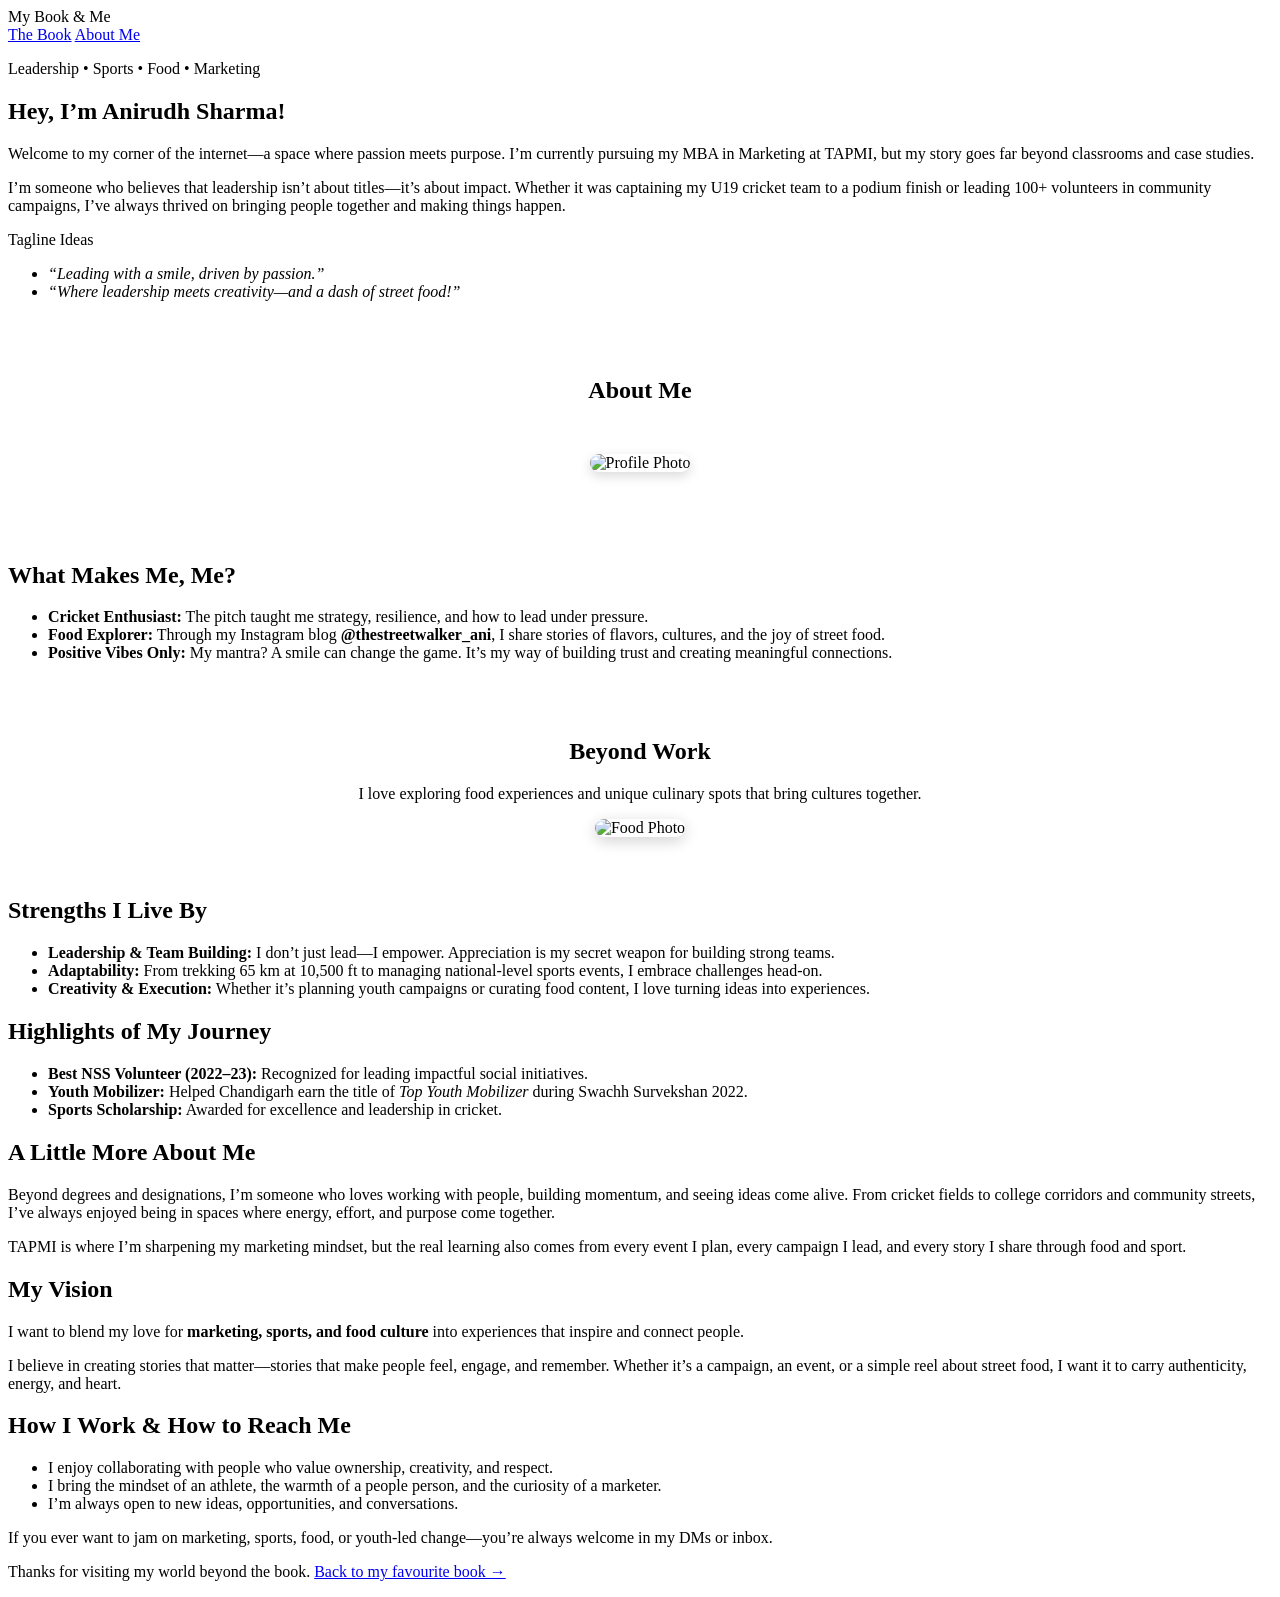
==== about-me.html @ 2016132b "Add files via upload" ====
<!DOCTYPE html>
<html lang="en">
<head>
  <meta charset="UTF-8" />
  <title>About Me | Anirudh Sharma</title>
  <meta name="viewport" content="width=device-width, initial-scale=1.0" />
  <link rel="stylesheet" href="style.css" />
</head>
<body>
  <!-- Header / Navbar -->
  <header class="site-header">
    <div class="logo">My Book & Me</div>
    <nav class="nav">
      <a href="index.html">The Book</a>
      <a href="about-me.html" class="active">About Me</a>
    </nav>
  </header>

  <main class="container">
    <!-- HERO: INTRO -->
    <section class="hero">
      <div class="hero-text">
        <p class="hero-tag">Leadership • Sports • Food • Marketing</p>
        <h1>Hey, I’m Anirudh Sharma!</h1>
        <p class="subtitle">
          Welcome to my corner of the internet—a space where passion meets purpose. I’m currently pursuing my MBA in
          Marketing at TAPMI, but my story goes far beyond classrooms and case studies.
        </p>
        <p class="hero-line">
          I’m someone who believes that leadership isn’t about titles—it’s about impact. Whether it was captaining my
          U19 cricket team to a podium finish or leading 100+ volunteers in community campaigns, I’ve always thrived on
          bringing people together and making things happen.
        </p>
      </div>

      <div class="hero-side">
        <div class="hero-highlight">
          <p class="hero-label">Tagline Ideas</p>
          <ul>
            <li><em>“Leading with a smile, driven by passion.”</em></li>
            <li><em>“Where leadership meets creativity—and a dash of street food!”</em></li>
          </ul>
        </div>
      </div>
    </section>

    <!-- MAIN CARDS -->
    <section class="card-grid">
      <!-- WHAT MAKES ME, ME -->
       <section id="about" style="text-align:center; padding:40px;">
    <h2>About Me</h2>
    <div style="text-align:center; padding:30px;">
        <img src="https://raw.githubusercontent.com/renvo0110-droid/Images2/main/25M156.jpg"
            alt="Profile Photo"
            style="width:260px; height:auto; border-radius:12px; box-shadow:0 4px 12px rgba(0,0,0,0.15);">
    </div>    
</section>
      <article class="card">
        <h2>What Makes Me, Me?</h2>
        <ul class="nice-list">
          <li>
            <strong>Cricket Enthusiast:</strong> The pitch taught me strategy, resilience, and how to lead under pressure.
          </li>
          <li>
            <strong>Food Explorer:</strong> Through my Instagram blog <strong>@thestreetwalker_ani</strong>, I share stories
            of flavors, cultures, and the joy of street food.
          </li>
          <li>
            <strong>Positive Vibes Only:</strong> My mantra? A smile can change the game. It’s my way of building trust and
            creating meaningful connections.
          </li>
        </ul>
      </article>
<section id="interests" style="padding:40px; text-align:center;">
    <h2>Beyond Work</h2>
    <p>I love exploring food experiences and unique culinary spots that bring cultures together.</p>
    <img src="https://raw.githubusercontent.com/renvo0110-droid/Images2/main/Name_Food.jpg" 
     alt="Food Photo"
     style="width:100%; border-radius:15px; box-shadow:0 4px 15px rgba(0,0,0,0.18);"/>
</section>
      <!-- STRENGTHS I LIVE BY -->
      <article class="card">
        <h2>Strengths I Live By</h2>
        <ul class="nice-list">
          <li>
            <strong>Leadership & Team Building:</strong> I don’t just lead—I empower. Appreciation is my secret weapon for
            building strong teams.
          </li>
          <li>
            <strong>Adaptability:</strong> From trekking 65 km at 10,500 ft to managing national-level sports events,
            I embrace challenges head-on.
          </li>
          <li>
            <strong>Creativity & Execution:</strong> Whether it’s planning youth campaigns or curating food content,
            I love turning ideas into experiences.
          </li>
        </ul>
      </article>

      <!-- HIGHLIGHTS OF MY JOURNEY -->
      <article class="card">
        <h2>Highlights of My Journey</h2>
        <ul class="nice-list">
          <li>
            <strong>Best NSS Volunteer (2022–23):</strong> Recognized for leading impactful social initiatives.
          </li>
          <li>
            <strong>Youth Mobilizer:</strong> Helped Chandigarh earn the title of
            <em>Top Youth Mobilizer</em> during Swachh Survekshan 2022.
          </li>
          <li>
            <strong>Sports Scholarship:</strong> Awarded for excellence and leadership in cricket.
          </li>
        </ul>
      </article>

      <!-- WHO I AM / CONTEXT BLOCK -->
      <article class="card">
        <h2>A Little More About Me</h2>
        <p>
          Beyond degrees and designations, I’m someone who loves working with people, building momentum, and seeing ideas
          come alive. From cricket fields to college corridors and community streets, I’ve always enjoyed being in spaces
          where energy, effort, and purpose come together.
        </p>
        <p>
          TAPMI is where I’m sharpening my marketing mindset, but the real learning also comes from every event I plan,
          every campaign I lead, and every story I share through food and sport.
        </p>
      </article>

      <!-- MY VISION -->
      <article class="card">
        <h2>My Vision</h2>
        <p>
          I want to blend my love for <strong>marketing, sports, and food culture</strong> into experiences that inspire
          and connect people.
        </p>
        <p>
          I believe in creating stories that matter—stories that make people feel, engage, and remember. Whether it’s a
          campaign, an event, or a simple reel about street food, I want it to carry authenticity, energy, and heart.
        </p>
      </article>

      <!-- HOW I WORK / INVITE TO CONNECT -->
      <article class="card">
        <h2>How I Work & How to Reach Me</h2>
        <ul class="nice-list">
          <li>I enjoy collaborating with people who value ownership, creativity, and respect.</li>
          <li>I bring the mindset of an athlete, the warmth of a people person, and the curiosity of a marketer.</li>
          <li>I’m always open to new ideas, opportunities, and conversations.</li>
        </ul>
        <p>
          If you ever want to jam on marketing, sports, food, or youth-led change—you’re always welcome in my DMs or inbox.
        </p>
      </article>
    </section>
  </main>

  <!-- Footer -->
  <footer class="site-footer">
    <p>
      Thanks for visiting my world beyond the book.
      <a href="index.html">Back to my favourite book →</a>
    </p>
  </footer>
</body>
</html>
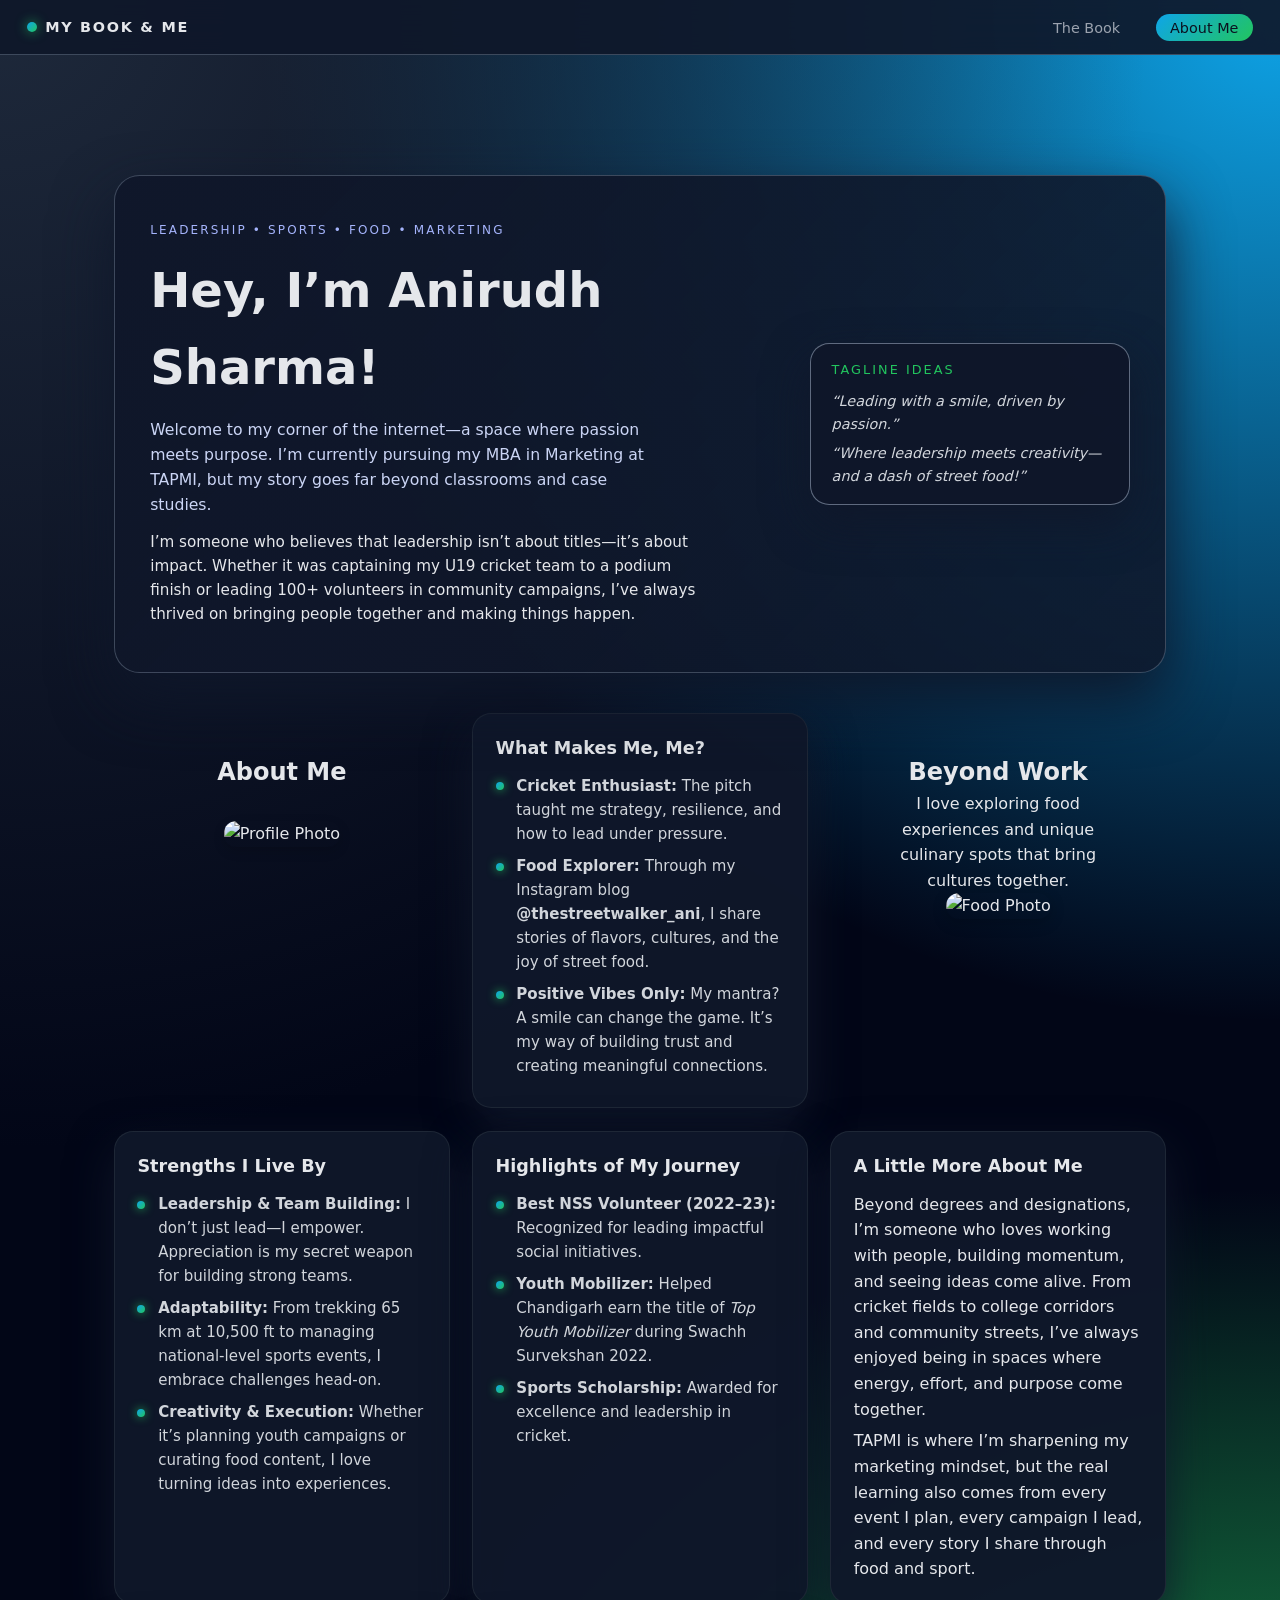
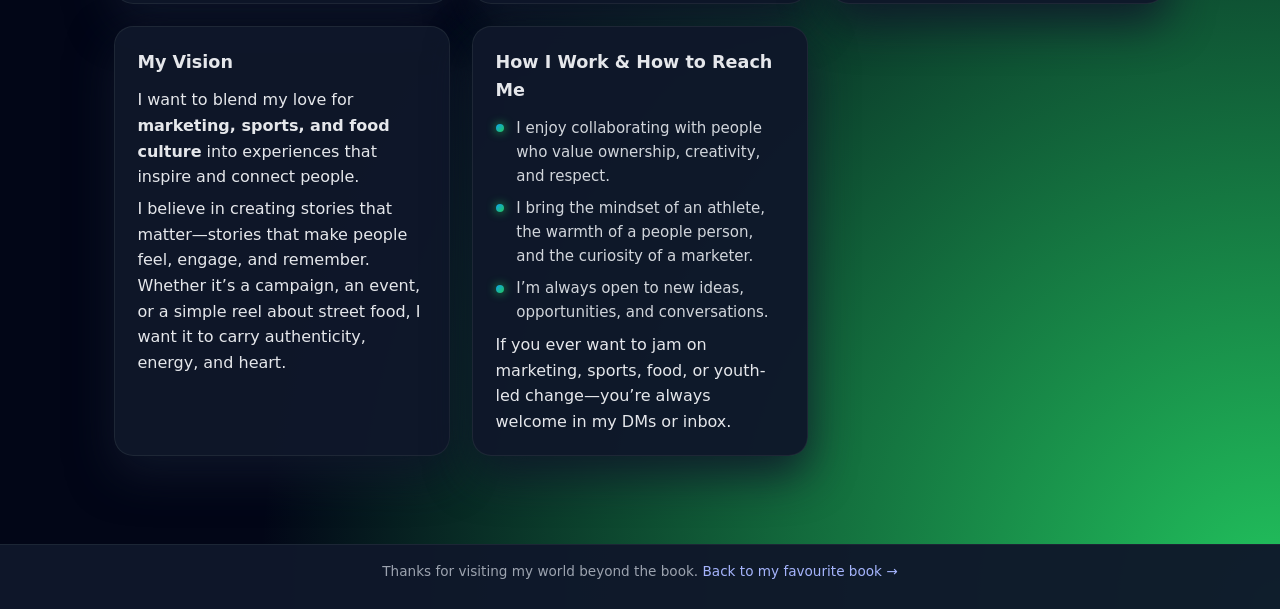
==== commit bbd089d5: "Updated STYLE.CSS in about-me.html" ====
--- a/about-me.html
+++ b/about-me.html
@@ -4,7 +4,7 @@
   <meta charset="UTF-8" />
   <title>About Me | Anirudh Sharma</title>
   <meta name="viewport" content="width=device-width, initial-scale=1.0" />
-  <link rel="stylesheet" href="style.css" />
+  <link rel="stylesheet" href="STYLE.CSS" />
 </head>
 <body>
   <!-- Header / Navbar -->
@@ -165,3 +165,4 @@
   </footer>
 </body>
 </html>
+
--- a/STYLE.CSS
+++ b/STYLE.CSS
@@ -0,0 +1,296 @@
+/* ---------- RESET ---------- */
+* {
+  margin: 0;
+  padding: 0;
+  box-sizing: border-box;
+}
+
+/* ---------- BASE ---------- */
+body {
+  font-family: "Poppins", system-ui, -apple-system, BlinkMacSystemFont, "Segoe UI", sans-serif;
+  color: #e5e7eb;
+  line-height: 1.6;
+  /* CLASSY + SPORTY GRADIENT BACKGROUND (new colours, less dark) */
+  background:
+    radial-gradient(circle at 0% 0%, #1e293b 0, transparent 45%),
+    radial-gradient(circle at 100% 0%, #0ea5e9 0, transparent 40%),
+    radial-gradient(circle at 100% 100%, #22c55e 0, transparent 40%),
+    #020617;
+  min-height: 100vh;
+}
+
+/* Center content with breathing space */
+.container {
+  max-width: 1100px;
+  margin: 0 auto;
+  padding: 5rem 1.5rem 3rem;
+}
+
+/* ---------- HEADER / NAV ---------- */
+.site-header {
+  position: sticky;
+  top: 0;
+  z-index: 10;
+  display: flex;
+  justify-content: space-between;
+  align-items: center;
+  padding: 0.9rem 1.7rem;
+  background: rgba(15, 23, 42, 0.92);
+  backdrop-filter: blur(16px);
+  border-bottom: 1px solid rgba(148, 163, 184, 0.35);
+}
+
+.logo {
+  font-weight: 700;
+  letter-spacing: 0.12em;
+  text-transform: uppercase;
+  font-size: 0.9rem;
+}
+
+/* Sporty logo accent */
+.logo::before {
+  content: "";
+  display: inline-block;
+  width: 10px;
+  height: 10px;
+  margin-right: 8px;
+  border-radius: 999px;
+  background: linear-gradient(135deg, #0ea5e9, #22c55e);
+  box-shadow: 0 0 12px rgba(34, 197, 94, 0.8);
+}
+
+.nav a {
+  margin-left: 1rem;
+  text-decoration: none;
+  color: #9ca3af;
+  font-size: 0.9rem;
+  padding: 0.35rem 0.9rem;
+  border-radius: 999px;
+  transition: background 0.2s, color 0.2s, transform 0.15s;
+}
+
+.nav a:hover {
+  background: rgba(59, 130, 246, 0.25);
+  color: #f9fafb;
+  transform: translateY(-1px);
+}
+
+.nav a.active {
+  background: linear-gradient(135deg, #0ea5e9, #22c55e);
+  color: #0b1120;
+}
+
+/* ---------- HERO SECTION ---------- */
+.hero {
+  position: relative;
+  margin-top: 2.5rem;
+  margin-bottom: 2.5rem;
+  padding: 2.8rem 2.2rem;
+  border-radius: 1.6rem;
+  overflow: hidden;
+  border: 1px solid rgba(148, 163, 184, 0.35);
+  background:
+    linear-gradient(135deg, rgba(15, 23, 42, 0.96), rgba(15, 23, 42, 0.85));
+  box-shadow: 0 26px 60px rgba(15, 23, 42, 0.95);
+  display: grid;
+  grid-template-columns: minmax(0, 1.4fr) minmax(0, 1fr);
+  gap: 2rem;
+}
+
+/* SPORTY BACKGROUND IMAGE OVERLAY ON HERO */
+.hero::before {
+  content: "";
+  position: absolute;
+  inset: 0;
+  background-image: url("https://images.unsplash.com/photo-1517832207067-4db24a2ae47c?auto=format&fit=crop&w=1200&q=80");
+  background-size: cover;
+  background-position: center right;
+  opacity: 0.22;
+  mix-blend-mode: screen;
+  pointer-events: none;
+}
+
+.hero-text,
+.hero-side {
+  position: relative; /* keep content above overlay */
+  z-index: 1;
+}
+
+.hero-text {
+  max-width: 560px;
+}
+
+.hero-tag {
+  font-size: 0.75rem;
+  letter-spacing: 0.18em;
+  text-transform: uppercase;
+  color: #a5b4fc;
+  margin-bottom: 0.75rem;
+}
+
+.hero-text h1 {
+  font-size: clamp(2.4rem, 4vw, 3rem);
+  margin-bottom: 0.7rem;
+}
+
+.subtitle {
+  color: #cbd5f5;
+  max-width: 520px;
+  font-size: 0.98rem;
+  margin-bottom: 0.75rem;
+}
+
+.hero-line {
+  color: #e5e7eb;
+  font-size: 0.95rem;
+}
+
+/* Right side highlight box */
+.hero-side {
+  display: flex;
+  align-items: center;
+  justify-content: flex-end;
+}
+
+.hero-highlight {
+  background: rgba(15, 23, 42, 0.95);
+  border-radius: 1.2rem;
+  padding: 1rem 1.3rem;
+  border: 1px solid rgba(148, 163, 184, 0.6);
+  box-shadow: 0 18px 45px rgba(15, 23, 42, 0.9);
+  max-width: 320px;
+}
+
+.hero-label {
+  font-size: 0.8rem;
+  text-transform: uppercase;
+  letter-spacing: 0.16em;
+  color: #22c55e;
+  margin-bottom: 0.6rem;
+}
+
+.hero-highlight ul {
+  list-style: none;
+  font-size: 0.9rem;
+  color: #d1d5db;
+}
+
+.hero-highlight li + li {
+  margin-top: 0.35rem;
+}
+
+/* ---------- CARD GRID ---------- */
+.card-grid {
+  display: grid;
+  grid-template-columns: repeat(auto-fit, minmax(260px, 1fr));
+  gap: 1.4rem;
+  margin-top: 1rem;
+  margin-bottom: 2.5rem;
+}
+
+.card {
+  background: rgba(15, 23, 42, 0.96);
+  border-radius: 1.2rem;
+  padding: 1.3rem 1.4rem;
+  border: 1px solid rgba(31, 41, 55, 0.95);
+  box-shadow: 0 18px 45px rgba(15, 23, 42, 0.9);
+  transition: transform 0.2s ease, box-shadow 0.2s ease, border-color 0.2s ease;
+}
+
+.card:hover {
+  transform: translateY(-4px) translateZ(0);
+  box-shadow: 0 26px 70px rgba(15, 23, 42, 1);
+  border-color: rgba(14, 165, 233, 0.95);
+}
+
+.card h2 {
+  font-size: 1.1rem;
+  margin-bottom: 0.7rem;
+}
+
+.card p + p {
+  margin-top: 0.4rem;
+}
+
+/* ---------- LIST STYLING ---------- */
+.nice-list {
+  list-style: none;
+  margin-top: 0.5rem;
+}
+
+.nice-list li {
+  margin-bottom: 0.5rem;
+  position: relative;
+  padding-left: 1.3rem;
+  font-size: 0.94rem;
+  color: #d1d5db;
+}
+
+.nice-list li::before {
+  content: "";
+  position: absolute;
+  left: 0;
+  top: 0.55rem;
+  width: 8px;
+  height: 8px;
+  border-radius: 999px;
+  background: linear-gradient(135deg, #0ea5e9, #22c55e);
+  box-shadow: 0 0 10px rgba(34, 197, 94, 0.9);
+}
+
+/* ---------- FOOTER ---------- */
+.site-footer {
+  border-top: 1px solid rgba(31, 41, 55, 0.9);
+  padding: 1rem 1.5rem 1.6rem;
+  text-align: center;
+  color: #9ca3af;
+  font-size: 0.85rem;
+  background: rgba(15, 23, 42, 0.96);
+}
+
+.site-footer a {
+  color: #a5b4fc;
+  text-decoration: none;
+}
+
+.site-footer a:hover {
+  text-decoration: underline;
+}
+
+/* ---------- RESPONSIVE ---------- */
+@media (max-width: 900px) {
+  .hero {
+    grid-template-columns: minmax(0, 1fr);
+  }
+
+  .hero-side {
+    justify-content: flex-start;
+    margin-top: 1.5rem;
+  }
+}
+
+@media (max-width: 768px) {
+  .container {
+    padding-top: 4.5rem;
+  }
+
+  .hero {
+    padding: 2.2rem 1.6rem;
+  }
+
+  .hero::before {
+    background-position: center;
+    opacity: 0.18;
+  }
+
+  .site-header {
+    flex-direction: column;
+    align-items: flex-start;
+    gap: 0.4rem;
+  }
+
+  .nav a {
+    margin-left: 0;
+    margin-right: 0.5rem;
+  }
+}
